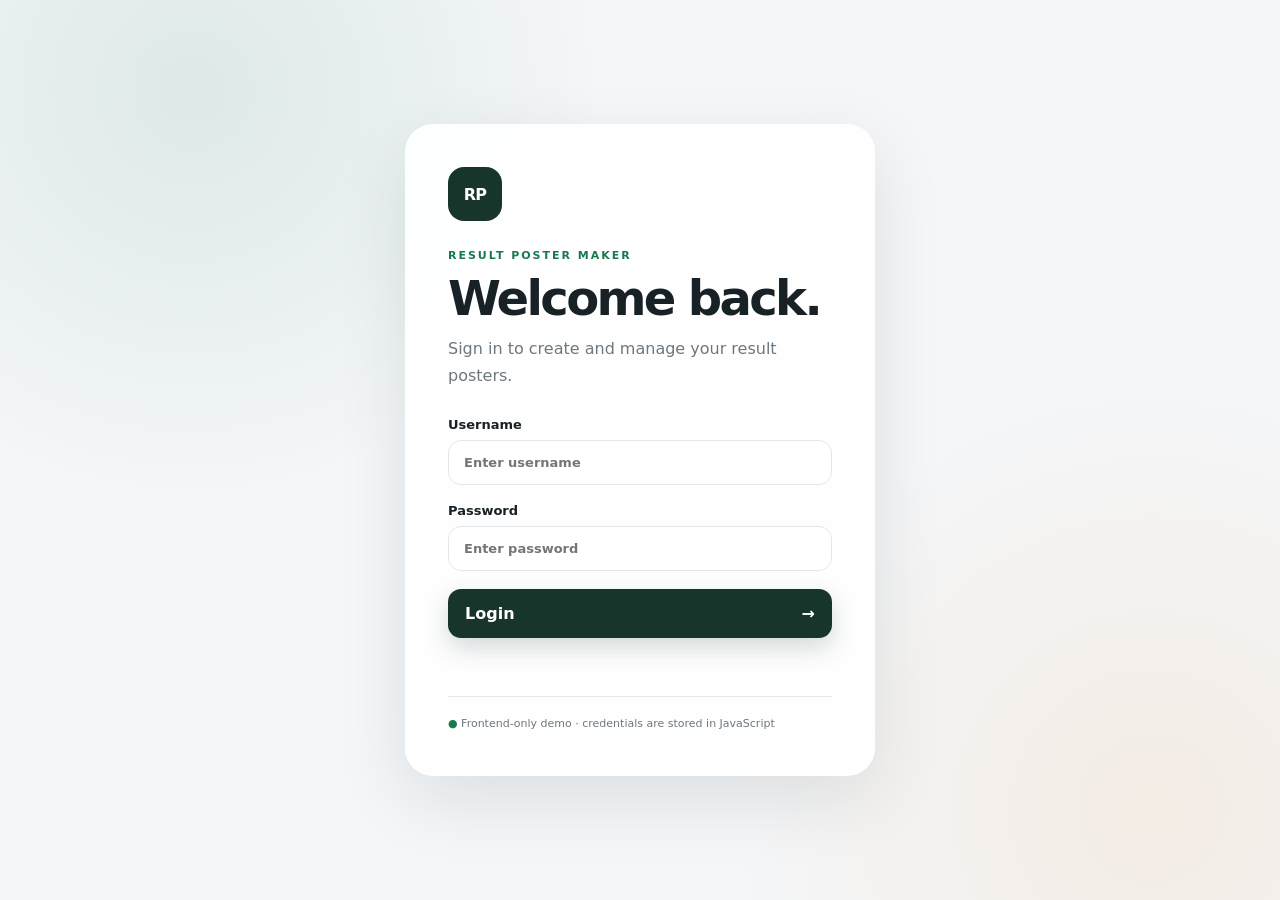
==== dashboard.html @ 912eff1b "initial commit" ====
<!DOCTYPE html>
<html lang="en">
<head>
  <meta charset="UTF-8">
  <meta name="viewport" content="width=device-width, initial-scale=1.0">
  <title>Dashboard — Result Poster Maker</title>
  <link rel="stylesheet" href="css/style.css">
</head>
<body>
  <header class="topbar">
    <a class="top-brand" href="dashboard.html"><span class="brand-mark small">RP</span> Result Poster Maker</a>
    <button id="logoutBtn" class="ghost-btn">Logout</button>
  </header>

  <main class="dashboard">
    <div class="page-heading">
      <div>
        <span class="eyebrow">DASHBOARD</span>
        <h1>Choose a poster model</h1>
        <p class="muted">Select a design to start creating your result poster.</p>
      </div>
    </div>

    <section class="model-grid">
      <article class="model-card active" data-model="1">
        <div class="model-preview">
          <img src="assets/poster-model-1.png" alt="Poster model 1">
          <span class="available-badge">Available</span>
        </div>
        <div class="model-info">
          <div>
            <span class="model-number">MODEL 01</span>
            <h2>Floral Result</h2>
          </div>
          <button class="icon-btn" onclick="openModel(1)" aria-label="Open model 1">→</button>
        </div>
      </article>

      <article class="model-card disabled">
        <div class="placeholder-preview"><span>02</span></div>
        <div class="model-info">
          <div><span class="model-number">MODEL 02</span><h2>Coming Soon</h2></div>
          <span class="locked">Locked</span>
        </div>
      </article>

      <article class="model-card disabled">
        <div class="placeholder-preview"><span>03</span></div>
        <div class="model-info">
          <div><span class="model-number">MODEL 03</span><h2>Coming Soon</h2></div>
          <span class="locked">Locked</span>
        </div>
      </article>

      <article class="model-card disabled">
        <div class="placeholder-preview"><span>04</span></div>
        <div class="model-info">
          <div><span class="model-number">MODEL 04</span><h2>Coming Soon</h2></div>
          <span class="locked">Locked</span>
        </div>
      </article>

      <article class="model-card disabled">
        <div class="placeholder-preview"><span>05</span></div>
        <div class="model-info">
          <div><span class="model-number">MODEL 05</span><h2>Coming Soon</h2></div>
          <span class="locked">Locked</span>
        </div>
      </article>
    </section>
  </main>
  <script src="js/auth.js"></script>
  <script>
    protectPage();
    document.getElementById("logoutBtn").addEventListener("click", logout);
    function openModel(model) {
      if (model === 1) window.location.href = "editor.html";
    }
  </script>
</body>
</html>
---- css/style.css ----
* {
  box-sizing: border-box;
}

:root {
  --bg: #f4f6f8;
  --card: rgba(255,255,255,.88);
  --text: #182126;
  --muted: #6d777e;
  --line: #e3e7e9;
  --accent: #18794e;
  --accent-dark: #0f5c3b;
  --shadow: 0 24px 70px rgba(21, 36, 44, .10);
}

html, body {
  margin: 0;
  min-height: 100%;
  font-family: Inter, ui-sans-serif, system-ui, -apple-system, BlinkMacSystemFont, "Segoe UI", sans-serif;
  color: var(--text);
  background: var(--bg);
}

body {
  min-height: 100vh;
}

button, input {
  font: inherit;
}

button, a {
  -webkit-tap-highlight-color: transparent;
}

a {
  color: inherit;
  text-decoration: none;
}

.auth-page {
  display: grid;
  place-items: center;
  padding: 24px;
  background:
    radial-gradient(circle at 15% 10%, rgba(24,121,78,.10), transparent 30%),
    radial-gradient(circle at 90% 90%, rgba(242,132,29,.09), transparent 30%),
    var(--bg);
}

.auth-shell {
  width: min(100%, 470px);
}

.auth-card {
  background: var(--card);
  backdrop-filter: blur(18px);
  border: 1px solid rgba(255,255,255,.8);
  border-radius: 28px;
  padding: 42px;
  box-shadow: var(--shadow);
}

.brand-mark {
  width: 54px;
  height: 54px;
  display: grid;
  place-items: center;
  border-radius: 16px;
  background: #18352b;
  color: #fff;
  font-weight: 900;
  letter-spacing: -.05em;
  margin-bottom: 28px;
}

.brand-mark.small {
  width: 36px;
  height: 36px;
  border-radius: 10px;
  font-size: 12px;
  margin: 0;
}

.eyebrow {
  display: block;
  font-size: 11px;
  font-weight: 800;
  letter-spacing: .18em;
  color: var(--accent);
}

h1, h2, p {
  margin-top: 0;
}

.auth-card h1 {
  font-size: clamp(32px, 7vw, 48px);
  letter-spacing: -.055em;
  margin: 8px 0 10px;
}

.muted {
  color: var(--muted);
  line-height: 1.65;
}

.form-stack, .editor-form {
  display: grid;
  gap: 18px;
  margin-top: 28px;
}

label {
  display: grid;
  gap: 8px;
  font-size: 13px;
  font-weight: 750;
}

input {
  width: 100%;
  border: 1px solid var(--line);
  background: #fff;
  border-radius: 13px;
  padding: 14px 15px;
  outline: none;
  color: var(--text);
  transition: .2s ease;
}

input:focus {
  border-color: rgba(24,121,78,.6);
  box-shadow: 0 0 0 4px rgba(24,121,78,.08);
}

.primary-btn, .secondary-btn, .ghost-btn, .icon-btn {
  border: 0;
  cursor: pointer;
  transition: transform .18s ease, box-shadow .18s ease, background .18s ease;
}

.primary-btn {
  display: flex;
  justify-content: space-between;
  align-items: center;
  width: 100%;
  border-radius: 13px;
  padding: 15px 17px;
  color: white;
  background: #18352b;
  font-weight: 800;
  box-shadow: 0 10px 24px rgba(24,53,43,.18);
}

.primary-btn:hover, .icon-btn:hover {
  transform: translateY(-2px);
}

.secondary-btn, .ghost-btn {
  border: 1px solid var(--line);
  background: #fff;
  color: #37434a;
  font-weight: 750;
  border-radius: 12px;
  padding: 12px 15px;
}

.ghost-btn {
  font-size: 13px;
  padding: 9px 13px;
}

.auth-note, .tip {
  margin-top: 26px;
  border-top: 1px solid var(--line);
  padding-top: 18px;
  color: var(--muted);
  font-size: 11px;
  line-height: 1.6;
}

.auth-note span {
  color: var(--accent);
}

.form-message {
  min-height: 18px;
  margin: -4px 0 0;
  font-size: 12px;
  font-weight: 700;
}

.form-message.success { color: #18794e; }
.form-message.error { color: #b02a2a; }

.topbar {
  height: 72px;
  padding: 0 5vw;
  display: flex;
  justify-content: space-between;
  align-items: center;
  border-bottom: 1px solid var(--line);
  background: rgba(255,255,255,.82);
  backdrop-filter: blur(18px);
  position: sticky;
  top: 0;
  z-index: 10;
}

.top-brand {
  display: flex;
  align-items: center;
  gap: 11px;
  font-size: 14px;
  font-weight: 850;
}

.top-actions {
  display: flex;
  gap: 8px;
}

.dashboard {
  width: min(1180px, 90vw);
  margin: 0 auto;
  padding: 64px 0 80px;
}

.page-heading {
  margin-bottom: 38px;
}

.page-heading h1 {
  font-size: clamp(34px, 5vw, 58px);
  letter-spacing: -.055em;
  margin: 8px 0;
}

.model-grid {
  display: grid;
  grid-template-columns: repeat(3, 1fr);
  gap: 20px;
}

.model-card {
  overflow: hidden;
  background: #fff;
  border: 1px solid var(--line);
  border-radius: 22px;
  box-shadow: 0 14px 40px rgba(21,36,44,.06);
}

.model-card.active {
  cursor: pointer;
}

.model-card.active:hover {
  transform: translateY(-4px);
  box-shadow: 0 22px 55px rgba(21,36,44,.12);
}

.model-card {
  transition: .2s ease;
}

.model-preview {
  height: 330px;
  background: #f0f2f2;
  position: relative;
  display: grid;
  place-items: center;
  overflow: hidden;
}

.model-preview img {
  width: 100%;
  height: 100%;
  object-fit: cover;
}

.available-badge {
  position: absolute;
  top: 14px;
  left: 14px;
  background: #fff;
  color: var(--accent);
  border: 1px solid rgba(24,121,78,.15);
  padding: 7px 10px;
  border-radius: 999px;
  font-size: 10px;
  font-weight: 850;
}

.placeholder-preview {
  height: 330px;
  display: grid;
  place-items: center;
  background: linear-gradient(135deg, #eef1f2, #e4e8e9);
  color: #aab1b5;
  font-size: 64px;
  font-weight: 900;
}

.model-card.disabled {
  opacity: .68;
}

.model-info {
  padding: 17px 18px;
  display: flex;
  align-items: center;
  justify-content: space-between;
}

.model-number {
  font-size: 9px;
  letter-spacing: .17em;
  font-weight: 850;
  color: var(--muted);
}

.model-info h2 {
  margin: 5px 0 0;
  font-size: 17px;
  letter-spacing: -.025em;
}

.icon-btn {
  width: 42px;
  height: 42px;
  border-radius: 13px;
  background: #18352b;
  color: #fff;
  font-size: 19px;
}

.locked {
  font-size: 10px;
  color: #9aa2a7;
  font-weight: 800;
  text-transform: uppercase;
  letter-spacing: .12em;
}

.editor-layout {
  width: min(1450px, 94vw);
  margin: 0 auto;
  display: grid;
  grid-template-columns: 360px 1fr;
  min-height: calc(100vh - 72px);
}

.editor-panel {
  padding: 48px 32px 60px 0;
}

.panel-heading h1 {
  margin: 6px 0 8px;
  font-size: 31px;
  letter-spacing: -.045em;
}

.panel-heading p {
  font-size: 13px;
}

.editor-form {
  margin-top: 30px;
}

.section-label {
  margin-top: 4px;
  padding-top: 20px;
  border-top: 1px solid var(--line);
  font-size: 11px;
  font-weight: 850;
  letter-spacing: .13em;
  text-transform: uppercase;
  color: var(--muted);
}

.input-title {
  display: flex;
  align-items: center;
  gap: 7px;
}

.dot {
  width: 9px;
  height: 9px;
  border-radius: 50%;
  display: inline-block;
}

.dot.green { background: #4a9b70; }
.dot.orange { background: #ee7817; }
.dot.red { background: #a52c2c; }

.button-row {
  display: grid;
  grid-template-columns: 1fr 1.5fr;
  gap: 10px;
  margin-top: 4px;
}

.button-row .primary-btn {
  justify-content: center;
  gap: 12px;
}

.tip {
  font-size: 11px;
}

.tip strong {
  color: var(--text);
}

code {
  font-size: 10px;
  background: #eef0f1;
  border-radius: 4px;
  padding: 2px 4px;
}

.preview-area {
  min-width: 0;
  padding: 38px 0 60px 38px;
  border-left: 1px solid var(--line);
}

.preview-header {
  display: flex;
  justify-content: space-between;
  align-items: end;
  margin-bottom: 18px;
}

.preview-header h2 {
  margin: 5px 0 0;
  font-size: 20px;
}

.status-dot {
  color: var(--accent);
  font-size: 11px;
  font-weight: 750;
}

.canvas-wrap {
  width: min(100%, 760px);
  margin: 0 auto;
  background: white;
  box-shadow: 0 20px 65px rgba(21,36,44,.15);
}

canvas {
  display: block;
  width: 100%;
  height: auto;
}

@media (max-width: 1000px) {
  .model-grid {
    grid-template-columns: repeat(2, 1fr);
  }

  .editor-layout {
    grid-template-columns: 320px 1fr;
  }
}

@media (max-width: 760px) {
  .topbar {
    padding: 0 18px;
  }

  .top-brand {
    font-size: 12px;
  }

  .dashboard {
    width: 92vw;
    padding-top: 42px;
  }

  .model-grid {
    grid-template-columns: 1fr;
  }

  .model-preview, .placeholder-preview {
    height: 360px;
  }

  .editor-layout {
    width: 92vw;
    display: block;
  }

  .editor-panel {
    padding: 34px 0 20px;
  }

  .preview-area {
    border-left: 0;
    border-top: 1px solid var(--line);
    padding: 30px 0 50px;
  }

  .auth-card {
    padding: 30px 24px;
  }
}
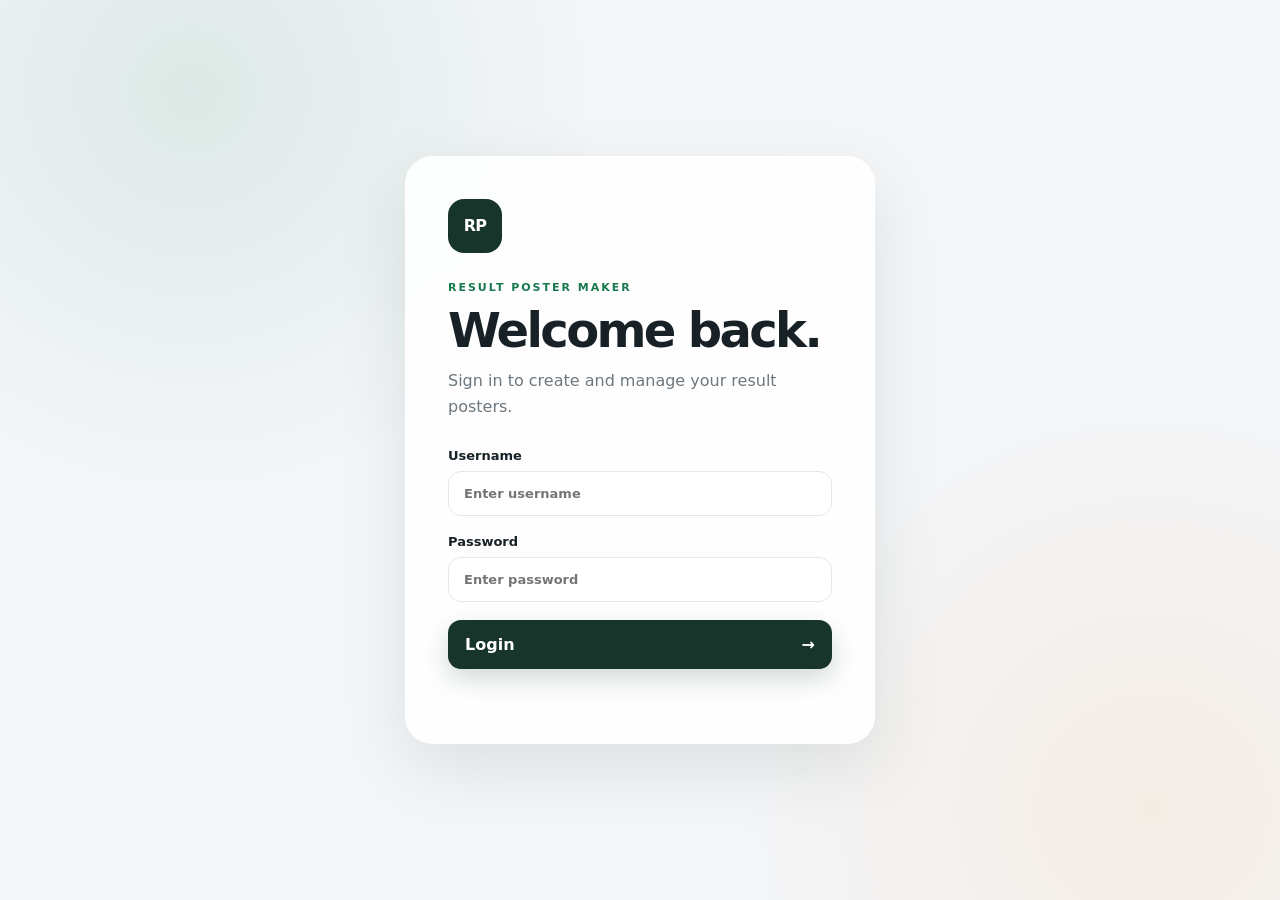
==== commit 76b91e7f: "first design fully completed" ====
--- a/dashboard.html
+++ b/dashboard.html
@@ -1,81 +1,171 @@
-<!DOCTYPE html>
+<!doctype html>
 <html lang="en">
-<head>
-  <meta charset="UTF-8">
-  <meta name="viewport" content="width=device-width, initial-scale=1.0">
-  <title>Dashboard — Result Poster Maker</title>
-  <link rel="stylesheet" href="css/style.css">
-</head>
-<body>
-  <header class="topbar">
-    <a class="top-brand" href="dashboard.html"><span class="brand-mark small">RP</span> Result Poster Maker</a>
-    <button id="logoutBtn" class="ghost-btn">Logout</button>
-  </header>
+  <head>
+    <meta charset="UTF-8" />
 
-  <main class="dashboard">
-    <div class="page-heading">
-      <div>
-        <span class="eyebrow">DASHBOARD</span>
-        <h1>Choose a poster model</h1>
-        <p class="muted">Select a design to start creating your result poster.</p>
+    <meta name="viewport" content="width=device-width, initial-scale=1.0" />
+
+    <title>Dashboard — Result Poster Maker</title>
+
+    <link rel="stylesheet" href="css/style.css" />
+  </head>
+
+  <body>
+    <header class="topbar">
+      <a class="top-brand" href="dashboard.html">
+        <span class="brand-mark small">RP</span>
+
+        Result Poster Maker
+      </a>
+
+      <button id="logoutBtn" class="ghost-btn">Logout</button>
+    </header>
+
+    <main class="dashboard">
+      <div class="page-heading">
+        <div>
+          <span class="eyebrow"> DASHBOARD </span>
+
+          <h1>Choose a poster model</h1>
+
+          <p class="muted">
+            Select a design to start creating your result poster.
+          </p>
+        </div>
       </div>
-    </div>
 
-    <section class="model-grid">
-      <article class="model-card active" data-model="1">
-        <div class="model-preview">
-          <img src="assets/poster-model-1.png" alt="Poster model 1">
-          <span class="available-badge">Available</span>
-        </div>
-        <div class="model-info">
-          <div>
-            <span class="model-number">MODEL 01</span>
-            <h2>Floral Result</h2>
+      <section class="model-grid">
+        <!-- MODEL 01 -->
+
+        <article class="model-card active" data-model="1">
+          <div class="model-preview">
+            <img src="assets/poster-model-1.png" alt="Poster model 1" />
+
+            <span class="available-badge"> Available </span>
           </div>
-          <button class="icon-btn" onclick="openModel(1)" aria-label="Open model 1">→</button>
-        </div>
-      </article>
 
-      <article class="model-card disabled">
-        <div class="placeholder-preview"><span>02</span></div>
-        <div class="model-info">
-          <div><span class="model-number">MODEL 02</span><h2>Coming Soon</h2></div>
-          <span class="locked">Locked</span>
-        </div>
-      </article>
+          <div class="model-info">
+            <div>
+              <span class="model-number"> MODEL 01 </span>
 
-      <article class="model-card disabled">
-        <div class="placeholder-preview"><span>03</span></div>
-        <div class="model-info">
-          <div><span class="model-number">MODEL 03</span><h2>Coming Soon</h2></div>
-          <span class="locked">Locked</span>
-        </div>
-      </article>
+              <h2>Floral Result</h2>
+            </div>
 
-      <article class="model-card disabled">
-        <div class="placeholder-preview"><span>04</span></div>
-        <div class="model-info">
-          <div><span class="model-number">MODEL 04</span><h2>Coming Soon</h2></div>
-          <span class="locked">Locked</span>
-        </div>
-      </article>
+            <button
+              class="icon-btn"
+              onclick="openModel(1)"
+              aria-label="Open model 1"
+            >
+              →
+            </button>
+          </div>
+        </article>
 
-      <article class="model-card disabled">
-        <div class="placeholder-preview"><span>05</span></div>
-        <div class="model-info">
-          <div><span class="model-number">MODEL 05</span><h2>Coming Soon</h2></div>
-          <span class="locked">Locked</span>
-        </div>
-      </article>
-    </section>
-  </main>
-  <script src="js/auth.js"></script>
-  <script>
-    protectPage();
-    document.getElementById("logoutBtn").addEventListener("click", logout);
-    function openModel(model) {
-      if (model === 1) window.location.href = "editor.html";
-    }
-  </script>
-</body>
+        <!-- MODEL 02 -->
+
+        <article
+          class="model-card active"
+          data-model="2"
+          onclick="openModel(2)"
+        >
+          <div class="model-preview">
+            <img src="assets/poster-model-2.png" alt="Poster model 2" />
+
+            <span class="available-badge"> Available </span>
+          </div>
+
+          <div class="model-info">
+            <div>
+              <span class="model-number"> MODEL 02 </span>
+
+              <h2>Model 02</h2>
+            </div>
+
+            <button
+              class="icon-btn"
+              onclick="
+                event.stopPropagation();
+                openModel(2);
+              "
+              aria-label="Open model 2"
+            >
+              →
+            </button>
+          </div>
+        </article>
+
+        <!-- MODEL 03 -->
+
+        <article class="model-card disabled">
+          <div class="placeholder-preview">
+            <span>03</span>
+          </div>
+
+          <div class="model-info">
+            <div>
+              <span class="model-number"> MODEL 03 </span>
+
+              <h2>Coming Soon</h2>
+            </div>
+
+            <span class="locked"> Locked </span>
+          </div>
+        </article>
+
+        <!-- MODEL 04 -->
+
+        <article class="model-card disabled">
+          <div class="placeholder-preview">
+            <span>04</span>
+          </div>
+
+          <div class="model-info">
+            <div>
+              <span class="model-number"> MODEL 04 </span>
+
+              <h2>Coming Soon</h2>
+            </div>
+
+            <span class="locked"> Locked </span>
+          </div>
+        </article>
+
+        <!-- MODEL 05 -->
+
+        <article class="model-card disabled">
+          <div class="placeholder-preview">
+            <span>05</span>
+          </div>
+
+          <div class="model-info">
+            <div>
+              <span class="model-number"> MODEL 05 </span>
+
+              <h2>Coming Soon</h2>
+            </div>
+
+            <span class="locked"> Locked </span>
+          </div>
+        </article>
+      </section>
+    </main>
+
+    <script src="js/auth.js"></script>
+
+    <script>
+      protectPage();
+
+      document.getElementById("logoutBtn").addEventListener("click", logout);
+
+      function openModel(model) {
+        if (model === 1) {
+          window.location.href = "editor.html";
+        }
+        
+        if (model === 2) {
+          window.location.href = "editor-model-2.html";
+        }
+      }
+    </script>
+  </body>
 </html>
--- a/css/style.css
+++ b/css/style.css
@@ -512,3 +512,46 @@
     padding: 30px 24px;
   }
 }
+select {
+  width: 100%;
+  border: 1px solid var(--line);
+  background: #fff;
+  border-radius: 13px;
+  padding: 14px 15px;
+  outline: none;
+  color: var(--text);
+  cursor: pointer;
+  transition: .2s ease;
+}
+
+select:focus {
+  border-color: rgba(24, 121, 78, .6);
+  box-shadow: 0 0 0 4px rgba(24, 121, 78, .08);
+}
+
+.group-select {
+  margin-top: -2px;
+  padding: 11px 13px;
+  font-size: 12px;
+}
+.whatsapp-btn {
+  border: none;
+  border-radius: 13px;
+  padding: 14px 18px;
+  background: #25D366;
+  color: white;
+  font-weight: 700;
+  cursor: pointer;
+  transition: 0.2s ease;
+  grid-column: 1 / -1;
+  width: 100%;
+}
+
+.whatsapp-btn:hover {
+  transform: translateY(-1px);
+  filter: brightness(0.95);
+}
+
+.whatsapp-btn span {
+  margin-left: 6px;
+}
